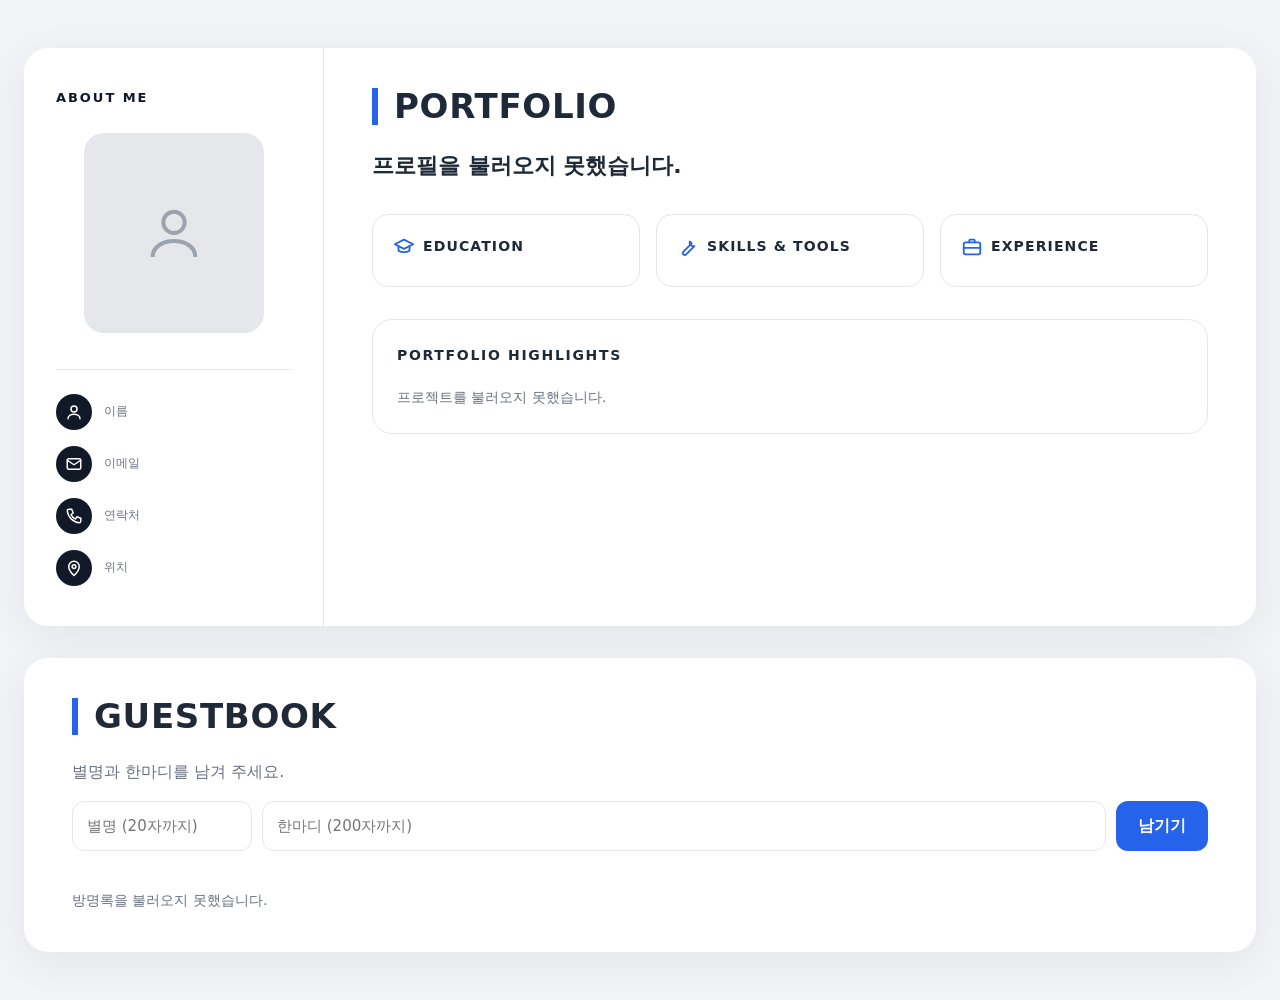
==== index.html @ f9ed9529 "방문자 화면(index.html, style.css, script.js) 추가 프로필·포트폴리오 카드·좋아요·방명록을 Supabase에서 fetch로 읽고 쓴다. 휴대폰 폭에서는 " ====
<!doctype html>
<html lang="ko">
<head>
  <meta charset="utf-8">
  <meta name="viewport" content="width=device-width, initial-scale=1">
  <title>포트폴리오</title>
  <link rel="stylesheet" href="style.css">
</head>
<body>
  <main class="page">

    <!-- 흰 큰 카드: 왼쪽 ABOUT ME, 오른쪽 PORTFOLIO -->
    <section class="sheet">

      <aside class="about">
        <p class="section-label">ABOUT ME</p>

        <div class="photo" id="photo"></div>

        <h1 class="name" id="name"></h1>
        <p class="job" id="job"></p>
        <p class="badge" id="badge"></p>

        <ul class="contact">
          <li>
            <span class="icon-circle" aria-hidden="true">
              <svg viewBox="0 0 24 24"><circle cx="12" cy="8" r="4"/><path d="M4 21c0-4 4-6 8-6s8 2 8 6"/></svg>
            </span>
            <div>
              <span class="contact-label">이름</span>
              <span class="contact-value" id="contact-name"></span>
            </div>
          </li>
          <li>
            <span class="icon-circle" aria-hidden="true">
              <svg viewBox="0 0 24 24"><rect x="3" y="5" width="18" height="14" rx="2"/><path d="M3 7l9 6 9-6"/></svg>
            </span>
            <div>
              <span class="contact-label">이메일</span>
              <a class="contact-value" id="contact-email"></a>
            </div>
          </li>
          <li>
            <span class="icon-circle" aria-hidden="true">
              <svg viewBox="0 0 24 24"><path d="M5 3h4l2 5-3 2a12 12 0 0 0 6 6l2-3 5 2v4a2 2 0 0 1-2 2A18 18 0 0 1 3 5a2 2 0 0 1 2-2z"/></svg>
            </span>
            <div>
              <span class="contact-label">연락처</span>
              <a class="contact-value" id="contact-phone"></a>
            </div>
          </li>
          <li>
            <span class="icon-circle" aria-hidden="true">
              <svg viewBox="0 0 24 24"><path d="M12 22s7-6.5 7-12a7 7 0 0 0-14 0c0 5.5 7 12 7 12z"/><circle cx="12" cy="10" r="2.5"/></svg>
            </span>
            <div>
              <span class="contact-label">위치</span>
              <span class="contact-value" id="contact-location"></span>
            </div>
          </li>
        </ul>
      </aside>

      <div class="content">
        <h2 class="big-title">PORTFOLIO</h2>

        <p class="headline" id="headline"></p>
        <p class="intro" id="intro"></p>

        <div class="info-grid">
          <div class="info">
            <div class="info-head">
              <svg aria-hidden="true" viewBox="0 0 24 24"><path d="M2 9l10-5 10 5-10 5z"/><path d="M6 11v5c3 2 9 2 12 0v-5"/></svg>
              <h3>EDUCATION</h3>
            </div>
            <p id="education"></p>
          </div>
          <div class="info">
            <div class="info-head">
              <svg aria-hidden="true" viewBox="0 0 24 24"><path d="M14 6a4 4 0 0 0 5 5l-9 9a2 2 0 0 1-3-3l9-9a4 4 0 0 0-2-2z"/></svg>
              <h3>SKILLS &amp; TOOLS</h3>
            </div>
            <p id="skills"></p>
          </div>
          <div class="info">
            <div class="info-head">
              <svg aria-hidden="true" viewBox="0 0 24 24"><rect x="3" y="7" width="18" height="13" rx="2"/><path d="M9 7V5a1 1 0 0 1 1-1h4a1 1 0 0 1 1 1v2"/><path d="M3 13h18"/></svg>
              <h3>EXPERIENCE</h3>
            </div>
            <p id="experience"></p>
          </div>
        </div>

        <section class="highlights">
          <h3 class="highlights-title">PORTFOLIO HIGHLIGHTS</h3>
          <div class="cards" id="cards">
            <p class="status">불러오는 중…</p>
          </div>
        </section>

        <blockquote class="quote" id="quote"></blockquote>
      </div>
    </section>

    <!-- 방명록 -->
    <section class="sheet guestbook">
      <h2 class="big-title">GUESTBOOK</h2>
      <p class="guestbook-desc">별명과 한마디를 남겨 주세요.</p>

      <div class="guestbook-form">
        <input id="gb-nickname" type="text" maxlength="20" placeholder="별명 (20자까지)" aria-label="별명">
        <input id="gb-message" type="text" maxlength="200" placeholder="한마디 (200자까지)" aria-label="한마디">
        <button type="button" id="gb-submit">남기기</button>
      </div>
      <p class="form-message" id="gb-status" role="status"></p>

      <ul class="guestbook-list" id="guestbook-list">
        <li class="status">불러오는 중…</li>
      </ul>
    </section>

  </main>

  <script src="script.js"></script>
</body>
</html>
---- style.css ----
/* ===== 기본 색과 글꼴 ===== */
:root {
  --bg: #f1f3f6;          /* 연회색 바탕 */
  --sheet: #ffffff;       /* 흰 카드 */
  --text: #1f2937;        /* 기본 글자 */
  --muted: #6b7280;       /* 회색 글자 */
  --line: #e5e7eb;        /* 연한 테두리 */
  --blue: #2563eb;        /* 파란 강조색 */
  --blue-soft: #eff4ff;
  --dark: #111827;        /* 검정 아이콘 */
  --radius: 24px;
}

* { box-sizing: border-box; }

body {
  margin: 0;
  background: var(--bg);
  color: var(--text);
  font-family: "Pretendard", "Apple SD Gothic Neo", "Malgun Gothic", "Noto Sans KR", system-ui, sans-serif;
  line-height: 1.6;
  word-break: keep-all;
}

a { color: inherit; }

.page {
  max-width: 1280px;
  margin: 0 auto;
  padding: 48px 24px;
  display: flex;
  flex-direction: column;
  gap: 32px;
}

/* ===== 흰 큰 카드 ===== */
.sheet {
  background: var(--sheet);
  border-radius: var(--radius);
  box-shadow: 0 10px 40px rgba(15, 23, 42, 0.06);
  display: grid;
  grid-template-columns: 300px 1fr;
  overflow: hidden;
}

/* ===== 왼쪽 ABOUT ME ===== */
.about {
  padding: 40px 32px;
  border-right: 1px solid var(--line);
  display: flex;
  flex-direction: column;
  align-items: center;
  text-align: center;
}

.section-label {
  align-self: flex-start;
  margin: 0 0 24px;
  font-size: 13px;
  font-weight: 800;
  letter-spacing: 0.15em;
  color: var(--dark);
}

.photo {
  width: 180px;
  height: 200px;
  border-radius: 20px;
  overflow: hidden;
  background: #e5e7eb;
  display: flex;
  align-items: center;
  justify-content: center;
}

.photo img {
  width: 100%;
  height: 100%;
  object-fit: cover;
  display: block;
}

.photo svg {
  width: 64px;
  height: 64px;
  fill: none;
  stroke: #9ca3af;
  stroke-width: 1.5;
}

.name {
  margin: 20px 0 4px;
  font-size: 26px;
  font-weight: 800;
}

.job {
  margin: 0 0 12px;
  color: var(--blue);
  font-weight: 700;
  font-size: 15px;
}

.badge {
  margin: 0 0 28px;
  padding: 4px 14px;
  border: 1.5px solid var(--blue);
  border-radius: 999px;
  color: var(--blue);
  font-size: 13px;
  font-weight: 700;
}

.badge:empty { display: none; }

.contact {
  list-style: none;
  margin: 0;
  padding: 24px 0 0;
  border-top: 1px solid var(--line);
  width: 100%;
  display: flex;
  flex-direction: column;
  gap: 16px;
  text-align: left;
}

.contact li {
  display: flex;
  align-items: center;
  gap: 12px;
}

.icon-circle {
  flex: none;
  width: 36px;
  height: 36px;
  border-radius: 50%;
  background: var(--dark);
  display: flex;
  align-items: center;
  justify-content: center;
}

.icon-circle svg {
  width: 18px;
  height: 18px;
  fill: none;
  stroke: #ffffff;
  stroke-width: 2;
  stroke-linecap: round;
  stroke-linejoin: round;
}

.contact-label {
  display: block;
  font-size: 12px;
  color: var(--muted);
}

.contact-value {
  display: block;
  font-size: 14px;
  font-weight: 600;
  text-decoration: none;
  overflow-wrap: anywhere;
}

a.contact-value:hover { color: var(--blue); }

/* ===== 오른쪽 PORTFOLIO ===== */
.content {
  padding: 40px 48px;
  min-width: 0;
}

.big-title {
  margin: 0 0 24px;
  padding-left: 16px;
  border-left: 6px solid var(--blue);
  font-size: 34px;
  font-weight: 900;
  letter-spacing: 0.02em;
  line-height: 1.1;
}

.headline {
  margin: 0 0 12px;
  font-size: 22px;
  font-weight: 800;
  line-height: 1.5;
}

.headline .underline {
  color: var(--blue);
  text-decoration: underline;
  text-decoration-color: var(--blue);
  text-decoration-thickness: 3px;
  text-underline-offset: 6px;
}

.intro {
  margin: 0 0 32px;
  color: var(--muted);
  font-size: 15px;
  white-space: pre-line;
}

/* 세 칸: EDUCATION · SKILLS & TOOLS · EXPERIENCE */
.info-grid {
  display: grid;
  grid-template-columns: repeat(3, 1fr);
  gap: 16px;
  margin-bottom: 32px;
}

.info {
  padding: 20px;
  border: 1px solid var(--line);
  border-radius: 16px;
}

.info-head {
  display: flex;
  align-items: center;
  gap: 8px;
  margin-bottom: 8px;
}

.info-head svg {
  width: 22px;
  height: 22px;
  fill: none;
  stroke: var(--blue);
  stroke-width: 2;
  stroke-linecap: round;
  stroke-linejoin: round;
}

.info-head h3 {
  margin: 0;
  font-size: 14px;
  font-weight: 800;
  letter-spacing: 0.08em;
}

.info p {
  margin: 0;
  color: var(--muted);
  font-size: 14px;
  white-space: pre-line;
}

/* PORTFOLIO HIGHLIGHTS 상자 */
.highlights {
  padding: 24px;
  border: 1px solid var(--line);
  border-radius: 20px;
  margin-bottom: 32px;
}

.highlights-title {
  margin: 0 0 20px;
  font-size: 14px;
  font-weight: 800;
  letter-spacing: 0.12em;
}

.cards {
  display: grid;
  grid-template-columns: repeat(4, 1fr);
  gap: 16px;
}

.card {
  display: flex;
  flex-direction: column;
  border: 1px solid var(--line);
  border-radius: 14px;
  overflow: hidden;
  background: #ffffff;
  transition: box-shadow 0.2s, transform 0.2s;
}

.card:hover {
  box-shadow: 0 8px 24px rgba(15, 23, 42, 0.08);
  transform: translateY(-2px);
}

.card-link {
  flex: 1;
  display: flex;
  flex-direction: column;
  text-decoration: none;
  color: inherit;
}

a.card-link:focus-visible {
  outline: 2px solid var(--blue);
  outline-offset: -2px;
}

/* 브라우저 창 모양 썸네일 */
.browser {
  background: #f3f4f6;
  border-bottom: 1px solid var(--line);
}

.browser-bar {
  display: flex;
  gap: 5px;
  padding: 8px 10px;
  background: #e5e7eb;
}

.browser-bar span {
  width: 8px;
  height: 8px;
  border-radius: 50%;
  background: #9ca3af;
}

.browser-view {
  aspect-ratio: 16 / 10;
  background: #e5e7eb;
}

.browser-view img {
  width: 100%;
  height: 100%;
  object-fit: cover;
  display: block;
}

.card-body {
  padding: 14px 16px 8px;
  display: flex;
  flex-direction: column;
  gap: 6px;
}

.card-meta {
  margin: 0;
  color: var(--blue);
  font-size: 12px;
  font-weight: 700;
}

.card-title {
  margin: 0;
  font-size: 16px;
  font-weight: 800;
  line-height: 1.4;
}

.card-desc {
  margin: 0;
  color: var(--muted);
  font-size: 13px;
  display: -webkit-box;
  -webkit-line-clamp: 2;
  -webkit-box-orient: vertical;
  overflow: hidden;
}

.tags {
  display: flex;
  flex-wrap: wrap;
  gap: 6px;
  margin-top: 4px;
}

.tag {
  padding: 2px 10px;
  border-radius: 999px;
  background: #f3f4f6;
  color: var(--muted);
  font-size: 12px;
}

.card-foot {
  padding: 4px 16px 14px;
}

/* 좋아요 버튼 */
.like {
  display: inline-flex;
  align-items: center;
  gap: 6px;
  padding: 4px 10px;
  border: 1px solid var(--line);
  border-radius: 999px;
  background: #ffffff;
  color: var(--muted);
  font: inherit;
  font-size: 13px;
  cursor: pointer;
}

.like svg {
  width: 16px;
  height: 16px;
  fill: none;
  stroke: currentColor;
  stroke-width: 2;
}

.like:hover { border-color: #f43f5e; color: #f43f5e; }

.like.liked {
  border-color: #fecdd3;
  background: #fff1f2;
  color: #e11d48;
  cursor: default;
}

.like.liked svg { fill: currentColor; }

/* 맨 아래 인용 */
.quote {
  margin: 0;
  padding: 8px 0 0;
  color: var(--muted);
  font-style: italic;
  font-size: 16px;
  text-align: center;
}

.quote:empty { display: none; }

.status {
  grid-column: 1 / -1;
  margin: 0;
  color: var(--muted);
  font-size: 14px;
}

/* ===== 방명록 ===== */
.guestbook {
  display: block;
  padding: 40px 48px;
}

.guestbook-desc {
  margin: 0 0 16px;
  color: var(--muted);
}

.guestbook-form {
  display: grid;
  grid-template-columns: 180px 1fr auto;
  gap: 10px;
}

.guestbook-form input {
  padding: 12px 14px;
  border: 1px solid var(--line);
  border-radius: 12px;
  font: inherit;
  font-size: 15px;
  min-width: 0;
}

.guestbook-form input:focus {
  outline: 2px solid var(--blue);
  outline-offset: -1px;
}

.guestbook-form button {
  padding: 12px 22px;
  border: 0;
  border-radius: 12px;
  background: var(--blue);
  color: #ffffff;
  font: inherit;
  font-weight: 700;
  cursor: pointer;
}

.guestbook-form button:disabled { opacity: 0.6; cursor: default; }

.form-message {
  min-height: 1.6em;
  margin: 8px 0 8px;
  font-size: 14px;
  color: var(--muted);
}

.form-message.error { color: #dc2626; }

.guestbook-list {
  list-style: none;
  margin: 0;
  padding: 0;
  display: flex;
  flex-direction: column;
  gap: 10px;
}

.guestbook-item {
  padding: 14px 18px;
  border: 1px solid var(--line);
  border-radius: 14px;
}

.guestbook-item-head {
  display: flex;
  justify-content: space-between;
  gap: 12px;
  margin-bottom: 4px;
}

.guestbook-nick {
  font-weight: 800;
  overflow-wrap: anywhere;
}

.guestbook-date {
  flex: none;
  color: var(--muted);
  font-size: 13px;
}

.guestbook-text {
  margin: 0;
  color: var(--text);
  overflow-wrap: anywhere;
  white-space: pre-line;
}

/* ===== 화면 폭에 따라 ===== */
@media (max-width: 1100px) {
  .cards { grid-template-columns: repeat(2, 1fr); }
}

@media (max-width: 860px) {
  .page { padding: 24px 16px; gap: 20px; }
  .sheet { grid-template-columns: 1fr; }
  .about { border-right: 0; border-bottom: 1px solid var(--line); padding: 32px 20px; }
  .content, .guestbook { padding: 32px 20px; }
  .info-grid { grid-template-columns: 1fr; }
  .big-title { font-size: 28px; }
  .headline { font-size: 19px; }
  .guestbook-form { grid-template-columns: 1fr; }
}

@media (max-width: 600px) {
  .cards { grid-template-columns: 1fr; }
  .highlights { padding: 16px; }
}
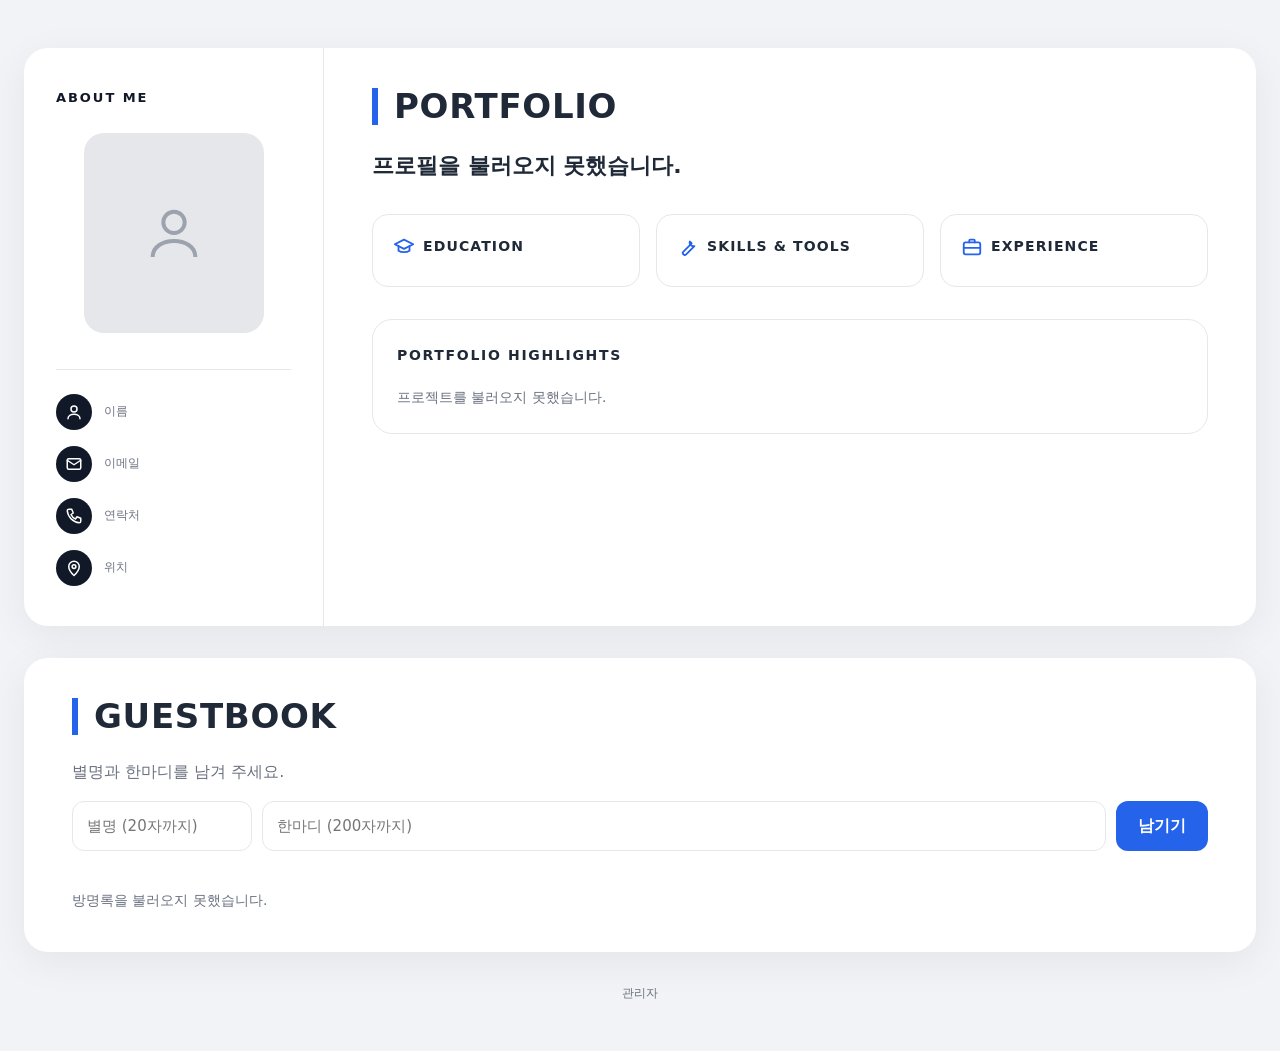
==== commit 24f6d560: "관리자 화면(admin.html, admin.js) 추가, 방문자 화면 맨 아래 관리자 링크 로그인·로그아웃, 프로필 수정과 사진 올리기, 포트폴리오 카드 추가·수정·삭제·순서 바" ====
--- a/index.html
+++ b/index.html
@@ -119,6 +119,10 @@
       </ul>
     </section>
 
+    <footer class="site-foot">
+      <a href="admin.html">관리자</a>
+    </footer>
+
   </main>
 
   <script src="script.js"></script>
--- a/style.css
+++ b/style.css
@@ -528,6 +528,19 @@
   white-space: pre-line;
 }
 
+/* 맨 아래 작은 관리자 링크 */
+.site-foot {
+  text-align: center;
+  font-size: 12px;
+}
+
+.site-foot a {
+  color: var(--muted);
+  text-decoration: none;
+}
+
+.site-foot a:hover { color: var(--blue); text-decoration: underline; }
+
 /* ===== 화면 폭에 따라 ===== */
 @media (max-width: 1100px) {
   .cards { grid-template-columns: repeat(2, 1fr); }
